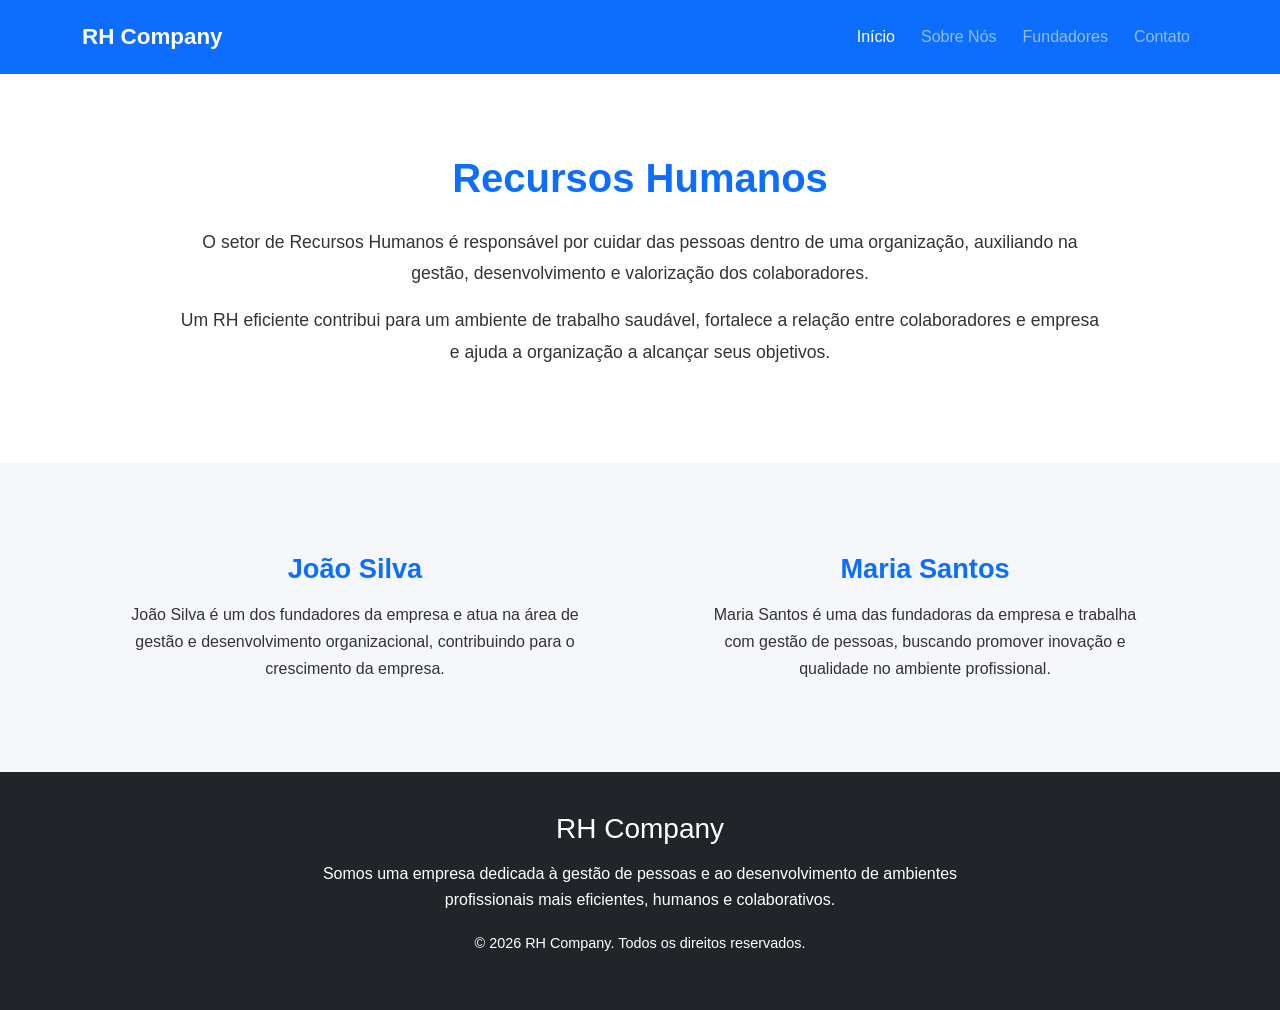
==== RH-NEXUS/index.html @ 6fb31cf7 "Implement code changes to enhance functionality and improve performance" ====
<!doctype html>
<html lang="pt-BR">
  <head>
    <meta charset="UTF-8" />
    <meta name="viewport" content="width=device-width, initial-scale=1.0" />

    <title>RH Company</title>

    <!-- Bootstrap 5 -->
    <link
      href="https://cdn.jsdelivr.net/npm/bootstrap@5.3.3/dist/css/bootstrap.min.css"
      rel="stylesheet"
    />

    <!-- CSS próprio -->
    <link rel="stylesheet" href="CSS/style.css" />
  </head>

  <body>
    <!-- Barra de navegação -->
    <header>
      <nav class="navbar navbar-expand-lg navbar-dark bg-primary">
        <div class="container">
          <a class="navbar-brand fw-bold" href="#"> RH Company </a>

          <button
            class="navbar-toggler"
            type="button"
            data-bs-toggle="collapse"
            data-bs-target="#menuNavegacao"
            aria-controls="menuNavegacao"
            aria-expanded="false"
            aria-label="Alternar navegação"
          >
            <span class="navbar-toggler-icon"></span>
          </button>

          <div class="collapse navbar-collapse" id="menuNavegacao">
            <ul class="navbar-nav ms-auto">
              <li class="nav-item">
                <a class="nav-link active" href="#inicio"> Início </a>
              </li>

              <li class="nav-item">
                <a class="nav-link" href="#sobre"> Sobre Nós </a>
              </li>

              <li class="nav-item">
                <a class="nav-link" href="#fundadores"> Fundadores </a>
              </li>

              <li class="nav-item">
                <a class="nav-link" href="#contato"> Contato </a>
              </li>
            </ul>
          </div>
        </div>
      </nav>
    </header>

    <!-- Conteúdo principal -->
    <main>
      <!-- Informações sobre RH -->
      <section id="inicio" class="secao-rh">
        <div class="container">
          <div class="row justify-content-center text-center">
            <div class="col-md-10">
              <h1 class="titulo-principal">Recursos Humanos</h1>

              <p class="texto-rh">
                O setor de Recursos Humanos é responsável por cuidar das pessoas
                dentro de uma organização, auxiliando na gestão, desenvolvimento
                e valorização dos colaboradores.
              </p>

              <p class="texto-rh">
                Um RH eficiente contribui para um ambiente de trabalho saudável,
                fortalece a relação entre colaboradores e empresa e ajuda a
                organização a alcançar seus objetivos.
              </p>
            </div>
          </div>
        </div>
      </section>

      <!-- Fundadores -->
      <section id="fundadores" class="secao-fundadores">
        <div class="container">
          <div class="row">
            <!-- Fundador 1 -->
            <div class="col-md-6 text-center">
              <div class="fundador">
                <h2 class="nome-fundador">João Silva</h2>

                <p class="descricao-fundador">
                  João Silva é um dos fundadores da empresa e atua na área de
                  gestão e desenvolvimento organizacional, contribuindo para o
                  crescimento da empresa.
                </p>
              </div>
            </div>

            <!-- Fundador 2 -->
            <div class="col-md-6 text-center">
              <div class="fundador">
                <h2 class="nome-fundador">Maria Santos</h2>

                <p class="descricao-fundador">
                  Maria Santos é uma das fundadoras da empresa e trabalha com
                  gestão de pessoas, buscando promover inovação e qualidade no
                  ambiente profissional.
                </p>
              </div>
            </div>
          </div>
        </div>
      </section>
    </main>

    <!-- Footer -->
    <footer id="contato" class="footer">
      <div class="container text-center">
        <h3>RH Company</h3>

        <p>
          Somos uma empresa dedicada à gestão de pessoas e ao desenvolvimento de
          ambientes profissionais mais eficientes, humanos e colaborativos.
        </p>

        <p class="copyright">
          &copy; 2026 RH Company. Todos os direitos reservados.
        </p>
      </div>
    </footer>
  </body>
</html>
---- RH-NEXUS/CSS/style.css ----
/* Configurações gerais */
body {
  margin: 0;
  padding: 0;
  font-family: Arial, Helvetica, sans-serif;
  background-color: #f5f7fa;
  color: #333;
}

/* Navbar */
.navbar {
  padding: 15px 0;
}

.navbar-brand {
  font-size: 1.4rem;
}

.nav-link {
  margin-left: 10px;
}

/* Seção principal */
.secao-rh {
  padding: 80px 0;
  background-color: #ffffff;
}

.titulo-principal {
  margin-bottom: 25px;
  font-weight: bold;
  color: #0d6efd;
}

.texto-rh {
  font-size: 1.1rem;
  line-height: 1.8;
  margin-bottom: 15px;
}

/* Seção dos fundadores */
.secao-fundadores {
  padding: 70px 0;
  background-color: #f5f7fa;
}

.fundador {
  padding: 20px;
}

.imagem-fundador {
  width: 300px;
  height: 300px;
  object-fit: cover;
  border-radius: 50%;
  margin-bottom: 25px;
}

.nome-fundador {
  font-size: 1.7rem;
  font-weight: bold;
  margin-bottom: 15px;
  color: #0d6efd;
}

.descricao-fundador {
  max-width: 450px;
  margin: 0 auto;
  line-height: 1.7;
}

/* Footer */
.footer {
  padding: 40px 0;
  background-color: #212529;
  color: #ffffff;
}

.footer h3 {
  margin-bottom: 15px;
}

.footer p {
  max-width: 700px;
  margin: 0 auto 15px;
  line-height: 1.6;
}

.copyright {
  font-size: 0.9rem;
  margin-top: 20px !important;
}

/* Ajustes para telas menores */
@media (max-width: 768px) {
  .secao-rh {
    padding: 50px 20px;
  }

  .secao-fundadores {
    padding: 40px 20px;
  }

  .fundador {
    margin-bottom: 30px;
  }

  .imagem-fundador {
    width: 220px;
    height: 220px;
  }

  .titulo-principal {
    font-size: 2rem;
  }

  .texto-rh {
    font-size: 1rem;
  }
}
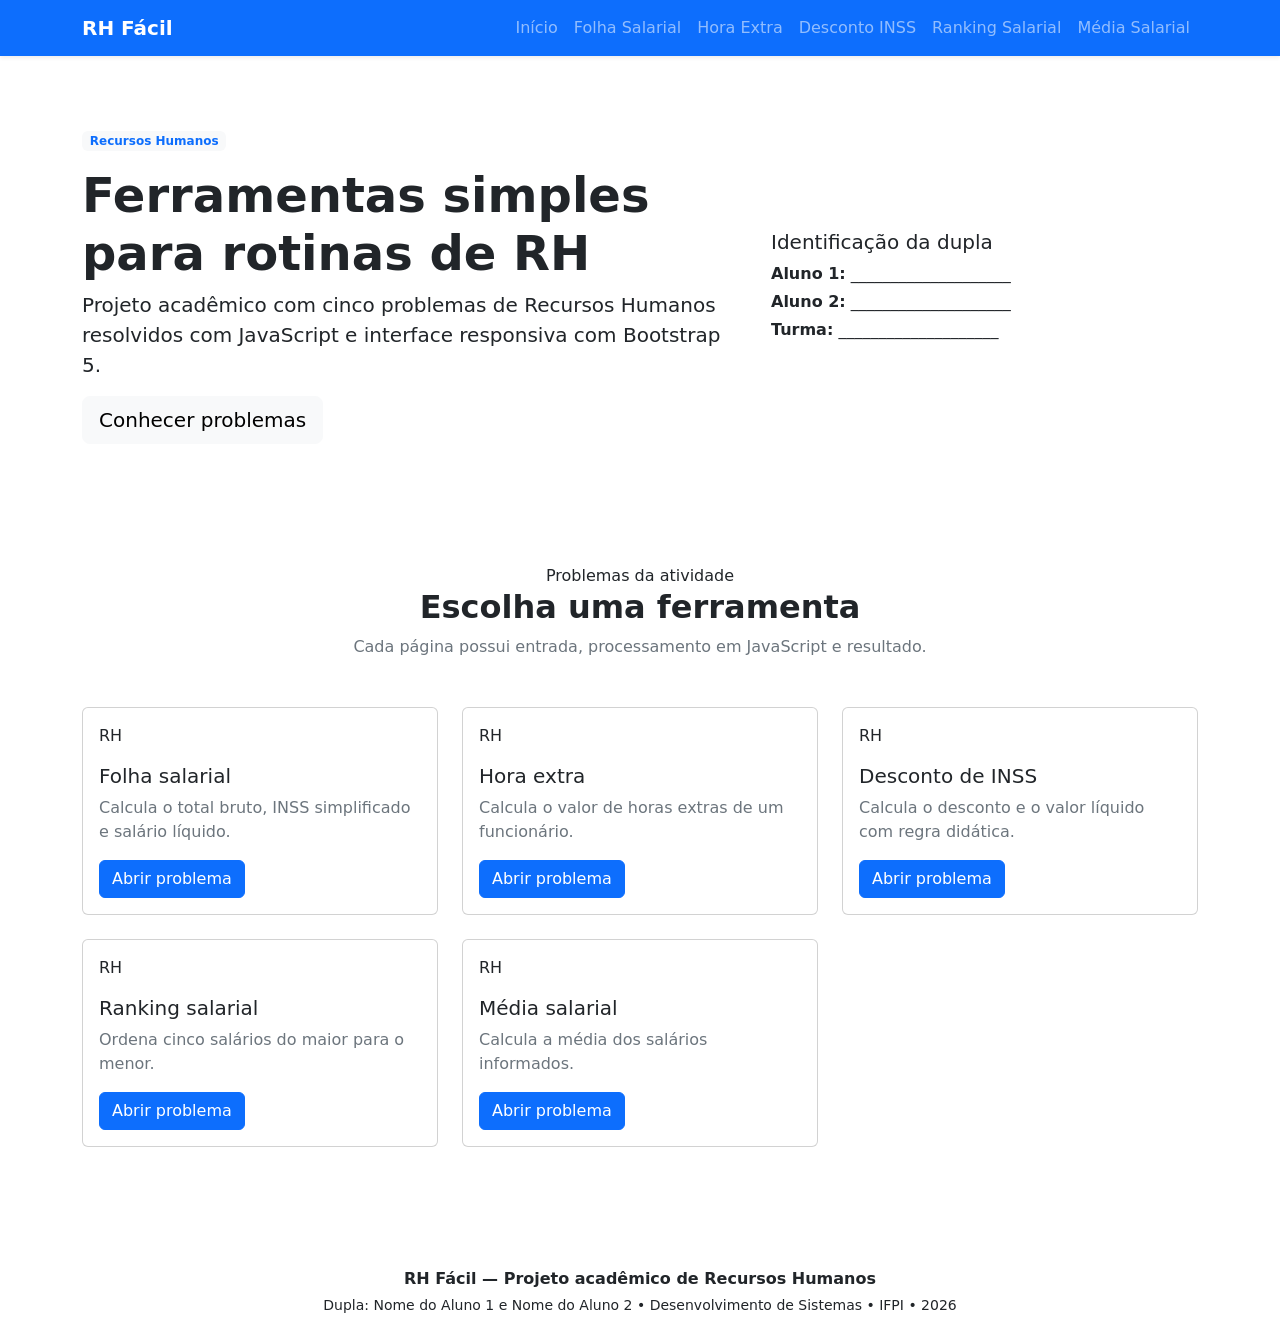
==== commit a3c039cf: "Implement code changes to enhance functionality and improve performance" ====
--- a/RH-NEXUS/index.html
+++ b/RH-NEXUS/index.html
@@ -1,136 +1,179 @@
 <!doctype html>
 <html lang="pt-BR">
   <head>
-    <meta charset="UTF-8" />
-    <meta name="viewport" content="width=device-width, initial-scale=1.0" />
-
-    <title>RH Company</title>
-
-    <!-- Bootstrap 5 -->
+    <meta charset="utf-8" />
+    <meta name="viewport" content="width=device-width, initial-scale=1" />
+    <meta name="description" content="Projeto acadêmico de Recursos Humanos" />
+    <title>RH Fácil | Início</title>
     <link
       href="https://cdn.jsdelivr.net/npm/bootstrap@5.3.3/dist/css/bootstrap.min.css"
       rel="stylesheet"
     />
-
-    <!-- CSS próprio -->
-    <link rel="stylesheet" href="CSS/style.css" />
+    <link rel="stylesheet" href="css/style.css" />
   </head>
-
   <body>
-    <!-- Barra de navegação -->
-    <header>
-      <nav class="navbar navbar-expand-lg navbar-dark bg-primary">
-        <div class="container">
-          <a class="navbar-brand fw-bold" href="#"> RH Company </a>
-
-          <button
-            class="navbar-toggler"
-            type="button"
-            data-bs-toggle="collapse"
-            data-bs-target="#menuNavegacao"
-            aria-controls="menuNavegacao"
-            aria-expanded="false"
-            aria-label="Alternar navegação"
-          >
-            <span class="navbar-toggler-icon"></span>
-          </button>
-
-          <div class="collapse navbar-collapse" id="menuNavegacao">
-            <ul class="navbar-nav ms-auto">
-              <li class="nav-item">
-                <a class="nav-link active" href="#inicio"> Início </a>
-              </li>
-
-              <li class="nav-item">
-                <a class="nav-link" href="#sobre"> Sobre Nós </a>
-              </li>
-
-              <li class="nav-item">
-                <a class="nav-link" href="#fundadores"> Fundadores </a>
-              </li>
-
-              <li class="nav-item">
-                <a class="nav-link" href="#contato"> Contato </a>
-              </li>
-            </ul>
+    <nav
+      class="navbar navbar-expand-lg navbar-dark bg-primary sticky-top shadow-sm"
+    >
+      <div class="container">
+        <a class="navbar-brand fw-bold" href="index.html">RH Fácil</a
+        ><button
+          class="navbar-toggler"
+          type="button"
+          data-bs-toggle="collapse"
+          data-bs-target="#menu"
+          aria-label="Abrir menu"
+        >
+          <span class="navbar-toggler-icon"></span>
+        </button>
+        <div class="collapse navbar-collapse" id="menu">
+          <ul class="navbar-nav ms-auto">
+            <li class="nav-item">
+              <a class="nav-link" href="index.html">Início</a>
+            </li>
+            <li class="nav-item">
+              <a class="nav-link" href="folha-salarial.html">Folha Salarial</a>
+            </li>
+            <li class="nav-item">
+              <a class="nav-link" href="hora-extra.html">Hora Extra</a>
+            </li>
+            <li class="nav-item">
+              <a class="nav-link" href="desconto-inss.html">Desconto INSS</a>
+            </li>
+            <li class="nav-item">
+              <a class="nav-link" href="ranking-salarial.html"
+                >Ranking Salarial</a
+              >
+            </li>
+            <li class="nav-item">
+              <a class="nav-link" href="media-salarial.html">Média Salarial</a>
+            </li>
+          </ul>
+        </div>
+      </div>
+    </nav>
+    <header class="hero-section py-5">
+      <div class="container py-4">
+        <div class="row align-items-center g-4">
+          <div class="col-lg-7">
+            <span class="badge bg-light text-primary mb-3"
+              >Recursos Humanos</span
+            >
+            <h1 class="display-5 fw-bold">
+              Ferramentas simples para rotinas de RH
+            </h1>
+            <p class="lead">
+              Projeto acadêmico com cinco problemas de Recursos Humanos
+              resolvidos com JavaScript e interface responsiva com Bootstrap 5.
+            </p>
+            <a href="#problemas" class="btn btn-light btn-lg"
+              >Conhecer problemas</a
+            >
           </div>
-        </div>
-      </nav>
-    </header>
-
-    <!-- Conteúdo principal -->
-    <main>
-      <!-- Informações sobre RH -->
-      <section id="inicio" class="secao-rh">
-        <div class="container">
-          <div class="row justify-content-center text-center">
-            <div class="col-md-10">
-              <h1 class="titulo-principal">Recursos Humanos</h1>
-
-              <p class="texto-rh">
-                O setor de Recursos Humanos é responsável por cuidar das pessoas
-                dentro de uma organização, auxiliando na gestão, desenvolvimento
-                e valorização dos colaboradores.
-              </p>
-
-              <p class="texto-rh">
-                Um RH eficiente contribui para um ambiente de trabalho saudável,
-                fortalece a relação entre colaboradores e empresa e ajuda a
-                organização a alcançar seus objetivos.
-              </p>
+          <div class="col-lg-5">
+            <div class="hero-card p-4">
+              <h2 class="h5">Identificação da dupla</h2>
+              <p class="mb-1"><strong>Aluno 1:</strong> ____________________</p>
+              <p class="mb-1"><strong>Aluno 2:</strong> ____________________</p>
+              <p class="mb-0"><strong>Turma:</strong> ____________________</p>
             </div>
           </div>
         </div>
-      </section>
-
-      <!-- Fundadores -->
-      <section id="fundadores" class="secao-fundadores">
-        <div class="container">
-          <div class="row">
-            <!-- Fundador 1 -->
-            <div class="col-md-6 text-center">
-              <div class="fundador">
-                <h2 class="nome-fundador">João Silva</h2>
-
-                <p class="descricao-fundador">
-                  João Silva é um dos fundadores da empresa e atua na área de
-                  gestão e desenvolvimento organizacional, contribuindo para o
-                  crescimento da empresa.
-                </p>
-              </div>
-            </div>
-
-            <!-- Fundador 2 -->
-            <div class="col-md-6 text-center">
-              <div class="fundador">
-                <h2 class="nome-fundador">Maria Santos</h2>
-
-                <p class="descricao-fundador">
-                  Maria Santos é uma das fundadoras da empresa e trabalha com
-                  gestão de pessoas, buscando promover inovação e qualidade no
-                  ambiente profissional.
-                </p>
-              </div>
+      </div>
+    </header>
+    <main id="problemas" class="container py-5">
+      <div class="text-center mb-5">
+        <span class="section-kicker">Problemas da atividade</span>
+        <h2 class="fw-bold">Escolha uma ferramenta</h2>
+        <p class="text-secondary">
+          Cada página possui entrada, processamento em JavaScript e resultado.
+        </p>
+      </div>
+      <div class="row g-4">
+        <div class="col-md-6 col-lg-4">
+          <div class="card h-100 problem-card">
+            <div class="card-body">
+              <div class="icon-box">RH</div>
+              <h3 class="h5 mt-3">Folha salarial</h3>
+              <p class="text-secondary">
+                Calcula o total bruto, INSS simplificado e salário líquido.
+              </p>
+              <a href="folha-salarial.html" class="btn btn-primary"
+                >Abrir problema</a
+              >
             </div>
           </div>
         </div>
-      </section>
+        <div class="col-md-6 col-lg-4">
+          <div class="card h-100 problem-card">
+            <div class="card-body">
+              <div class="icon-box">RH</div>
+              <h3 class="h5 mt-3">Hora extra</h3>
+              <p class="text-secondary">
+                Calcula o valor de horas extras de um funcionário.
+              </p>
+              <a href="hora-extra.html" class="btn btn-primary"
+                >Abrir problema</a
+              >
+            </div>
+          </div>
+        </div>
+        <div class="col-md-6 col-lg-4">
+          <div class="card h-100 problem-card">
+            <div class="card-body">
+              <div class="icon-box">RH</div>
+              <h3 class="h5 mt-3">Desconto de INSS</h3>
+              <p class="text-secondary">
+                Calcula o desconto e o valor líquido com regra didática.
+              </p>
+              <a href="desconto-inss.html" class="btn btn-primary"
+                >Abrir problema</a
+              >
+            </div>
+          </div>
+        </div>
+        <div class="col-md-6 col-lg-4">
+          <div class="card h-100 problem-card">
+            <div class="card-body">
+              <div class="icon-box">RH</div>
+              <h3 class="h5 mt-3">Ranking salarial</h3>
+              <p class="text-secondary">
+                Ordena cinco salários do maior para o menor.
+              </p>
+              <a href="ranking-salarial.html" class="btn btn-primary"
+                >Abrir problema</a
+              >
+            </div>
+          </div>
+        </div>
+        <div class="col-md-6 col-lg-4">
+          <div class="card h-100 problem-card">
+            <div class="card-body">
+              <div class="icon-box">RH</div>
+              <h3 class="h5 mt-3">Média salarial</h3>
+              <p class="text-secondary">
+                Calcula a média dos salários informados.
+              </p>
+              <a href="media-salarial.html" class="btn btn-primary"
+                >Abrir problema</a
+              >
+            </div>
+          </div>
+        </div>
+      </div>
     </main>
-
-    <!-- Footer -->
-    <footer id="contato" class="footer">
+    <footer class="footer mt-5 py-4">
       <div class="container text-center">
-        <h3>RH Company</h3>
-
-        <p>
-          Somos uma empresa dedicada à gestão de pessoas e ao desenvolvimento de
-          ambientes profissionais mais eficientes, humanos e colaborativos.
+        <p class="mb-1 fw-semibold">
+          RH Fácil — Projeto acadêmico de Recursos Humanos
         </p>
-
-        <p class="copyright">
-          &copy; 2026 RH Company. Todos os direitos reservados.
+        <p class="mb-0 small">
+          Dupla: Nome do Aluno 1 e Nome do Aluno 2 • Desenvolvimento de Sistemas
+          • IFPI • 2026
         </p>
       </div>
     </footer>
+    <script src="https://cdn.jsdelivr.net/npm/bootstrap@5.3.3/dist/js/bootstrap.bundle.min.js"></script>
+    <script src="js/main.js"></script>
   </body>
-</html>+</html>
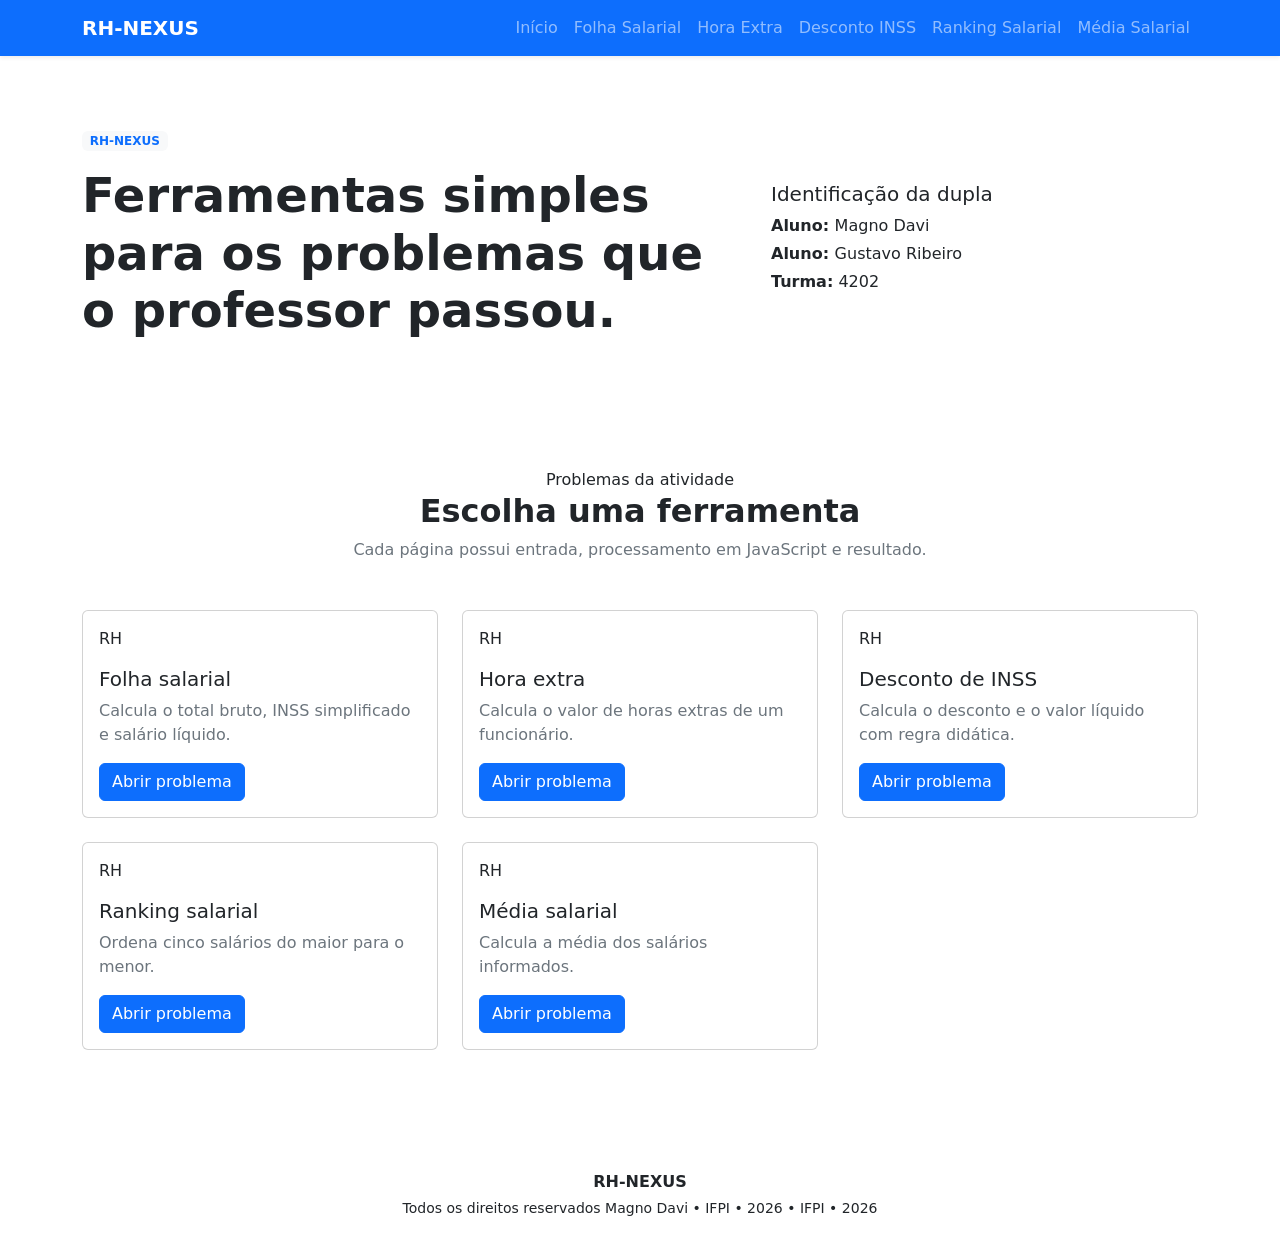
==== commit ed2ea5e9: "Update student information and footer content" ====
--- a/RH-NEXUS/index.html
+++ b/RH-NEXUS/index.html
@@ -4,7 +4,7 @@
     <meta charset="utf-8" />
     <meta name="viewport" content="width=device-width, initial-scale=1" />
     <meta name="description" content="Projeto acadêmico de Recursos Humanos" />
-    <title>RH Fácil | Início</title>
+    <title>RH-NEXUS | Início</title>
     <link
       href="https://cdn.jsdelivr.net/npm/bootstrap@5.3.3/dist/css/bootstrap.min.css"
       rel="stylesheet"
@@ -16,7 +16,7 @@
       class="navbar navbar-expand-lg navbar-dark bg-primary sticky-top shadow-sm"
     >
       <div class="container">
-        <a class="navbar-brand fw-bold" href="index.html">RH Fácil</a
+        <a class="navbar-brand fw-bold" href="index.html">RH-NEXUS</a
         ><button
           class="navbar-toggler"
           type="button"
@@ -32,21 +32,21 @@
               <a class="nav-link" href="index.html">Início</a>
             </li>
             <li class="nav-item">
-              <a class="nav-link" href="folha-salarial.html">Folha Salarial</a>
+              <a class="nav-link" href="folha_salarial.html">Folha Salarial</a>
             </li>
             <li class="nav-item">
-              <a class="nav-link" href="hora-extra.html">Hora Extra</a>
+              <a class="nav-link" href="hora_extra.html">Hora Extra</a>
             </li>
             <li class="nav-item">
-              <a class="nav-link" href="desconto-inss.html">Desconto INSS</a>
+              <a class="nav-link" href="descontoInss.html">Desconto INSS</a>
             </li>
             <li class="nav-item">
-              <a class="nav-link" href="ranking-salarial.html"
+              <a class="nav-link" href="rankingSalarial.html"
                 >Ranking Salarial</a
               >
             </li>
             <li class="nav-item">
-              <a class="nav-link" href="media-salarial.html">Média Salarial</a>
+              <a class="nav-link" href="mediaSalarial.html">Média Salarial</a>
             </li>
           </ul>
         </div>
@@ -57,25 +57,18 @@
         <div class="row align-items-center g-4">
           <div class="col-lg-7">
             <span class="badge bg-light text-primary mb-3"
-              >Recursos Humanos</span
+              >RH-NEXUS</span
             >
             <h1 class="display-5 fw-bold">
-              Ferramentas simples para rotinas de RH
+              Ferramentas simples para os problemas que o professor passou.
             </h1>
-            <p class="lead">
-              Projeto acadêmico com cinco problemas de Recursos Humanos
-              resolvidos com JavaScript e interface responsiva com Bootstrap 5.
-            </p>
-            <a href="#problemas" class="btn btn-light btn-lg"
-              >Conhecer problemas</a
-            >
           </div>
           <div class="col-lg-5">
             <div class="hero-card p-4">
               <h2 class="h5">Identificação da dupla</h2>
-              <p class="mb-1"><strong>Aluno 1:</strong> ____________________</p>
-              <p class="mb-1"><strong>Aluno 2:</strong> ____________________</p>
-              <p class="mb-0"><strong>Turma:</strong> ____________________</p>
+              <p class="mb-1"><strong>Aluno: </strong> Magno Davi</p>
+              <p class="mb-1"><strong>Aluno: </strong>Gustavo Ribeiro</p>
+              <p class="mb-0"><strong>Turma:</strong> 4202</p>
             </div>
           </div>
         </div>
@@ -98,7 +91,7 @@
               <p class="text-secondary">
                 Calcula o total bruto, INSS simplificado e salário líquido.
               </p>
-              <a href="folha-salarial.html" class="btn btn-primary"
+              <a href="folha_salarial.html" class="btn btn-primary"
                 >Abrir problema</a
               >
             </div>
@@ -112,7 +105,7 @@
               <p class="text-secondary">
                 Calcula o valor de horas extras de um funcionário.
               </p>
-              <a href="hora-extra.html" class="btn btn-primary"
+              <a href="hora_extra.html" class="btn btn-primary"
                 >Abrir problema</a
               >
             </div>
@@ -126,7 +119,7 @@
               <p class="text-secondary">
                 Calcula o desconto e o valor líquido com regra didática.
               </p>
-              <a href="desconto-inss.html" class="btn btn-primary"
+              <a href="descontoInss.html" class="btn btn-primary"
                 >Abrir problema</a
               >
             </div>
@@ -140,7 +133,7 @@
               <p class="text-secondary">
                 Ordena cinco salários do maior para o menor.
               </p>
-              <a href="ranking-salarial.html" class="btn btn-primary"
+              <a href="rankingSalarial.html" class="btn btn-primary"
                 >Abrir problema</a
               >
             </div>
@@ -154,7 +147,7 @@
               <p class="text-secondary">
                 Calcula a média dos salários informados.
               </p>
-              <a href="media-salarial.html" class="btn btn-primary"
+              <a href="mediaSalarial.html" class="btn btn-primary"
                 >Abrir problema</a
               >
             </div>
@@ -165,15 +158,15 @@
     <footer class="footer mt-5 py-4">
       <div class="container text-center">
         <p class="mb-1 fw-semibold">
-          RH Fácil — Projeto acadêmico de Recursos Humanos
+          RH-NEXUS
         </p>
         <p class="mb-0 small">
-          Dupla: Nome do Aluno 1 e Nome do Aluno 2 • Desenvolvimento de Sistemas
+          Todos os direitos reservados Magno Davi • IFPI • 2026
           • IFPI • 2026
         </p>
       </div>
     </footer>
     <script src="https://cdn.jsdelivr.net/npm/bootstrap@5.3.3/dist/js/bootstrap.bundle.min.js"></script>
-    <script src="js/main.js"></script>
+    <script src="JS/main.js"></script>
   </body>
 </html>
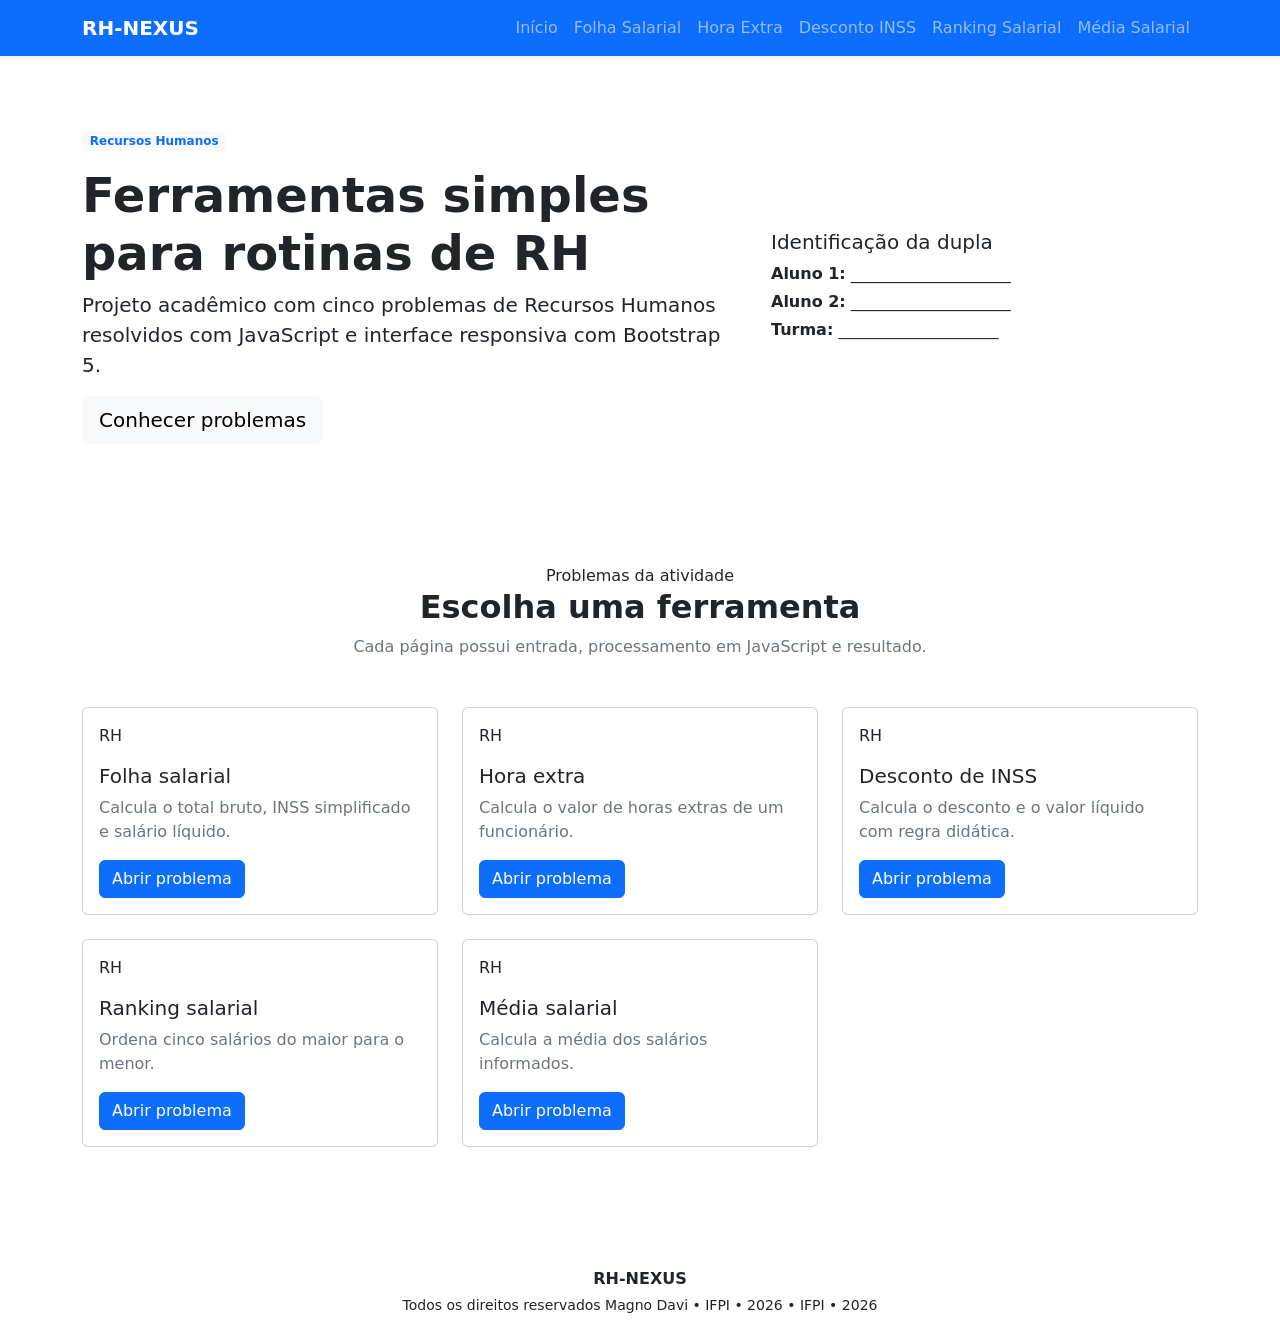
==== commit 6c0f3f12: "Rename project to RH-NEXUS across all files" ====
--- a/RH-NEXUS/index.html
+++ b/RH-NEXUS/index.html
@@ -57,18 +57,25 @@
         <div class="row align-items-center g-4">
           <div class="col-lg-7">
             <span class="badge bg-light text-primary mb-3"
-              >RH-NEXUS</span
+              >Recursos Humanos</span
             >
             <h1 class="display-5 fw-bold">
-              Ferramentas simples para os problemas que o professor passou.
+              Ferramentas simples para rotinas de RH
             </h1>
+            <p class="lead">
+              Projeto acadêmico com cinco problemas de Recursos Humanos
+              resolvidos com JavaScript e interface responsiva com Bootstrap 5.
+            </p>
+            <a href="#problemas" class="btn btn-light btn-lg"
+              >Conhecer problemas</a
+            >
           </div>
           <div class="col-lg-5">
             <div class="hero-card p-4">
               <h2 class="h5">Identificação da dupla</h2>
-              <p class="mb-1"><strong>Aluno: </strong> Magno Davi</p>
-              <p class="mb-1"><strong>Aluno: </strong>Gustavo Ribeiro</p>
-              <p class="mb-0"><strong>Turma:</strong> 4202</p>
+              <p class="mb-1"><strong>Aluno 1:</strong> ____________________</p>
+              <p class="mb-1"><strong>Aluno 2:</strong> ____________________</p>
+              <p class="mb-0"><strong>Turma:</strong> ____________________</p>
             </div>
           </div>
         </div>
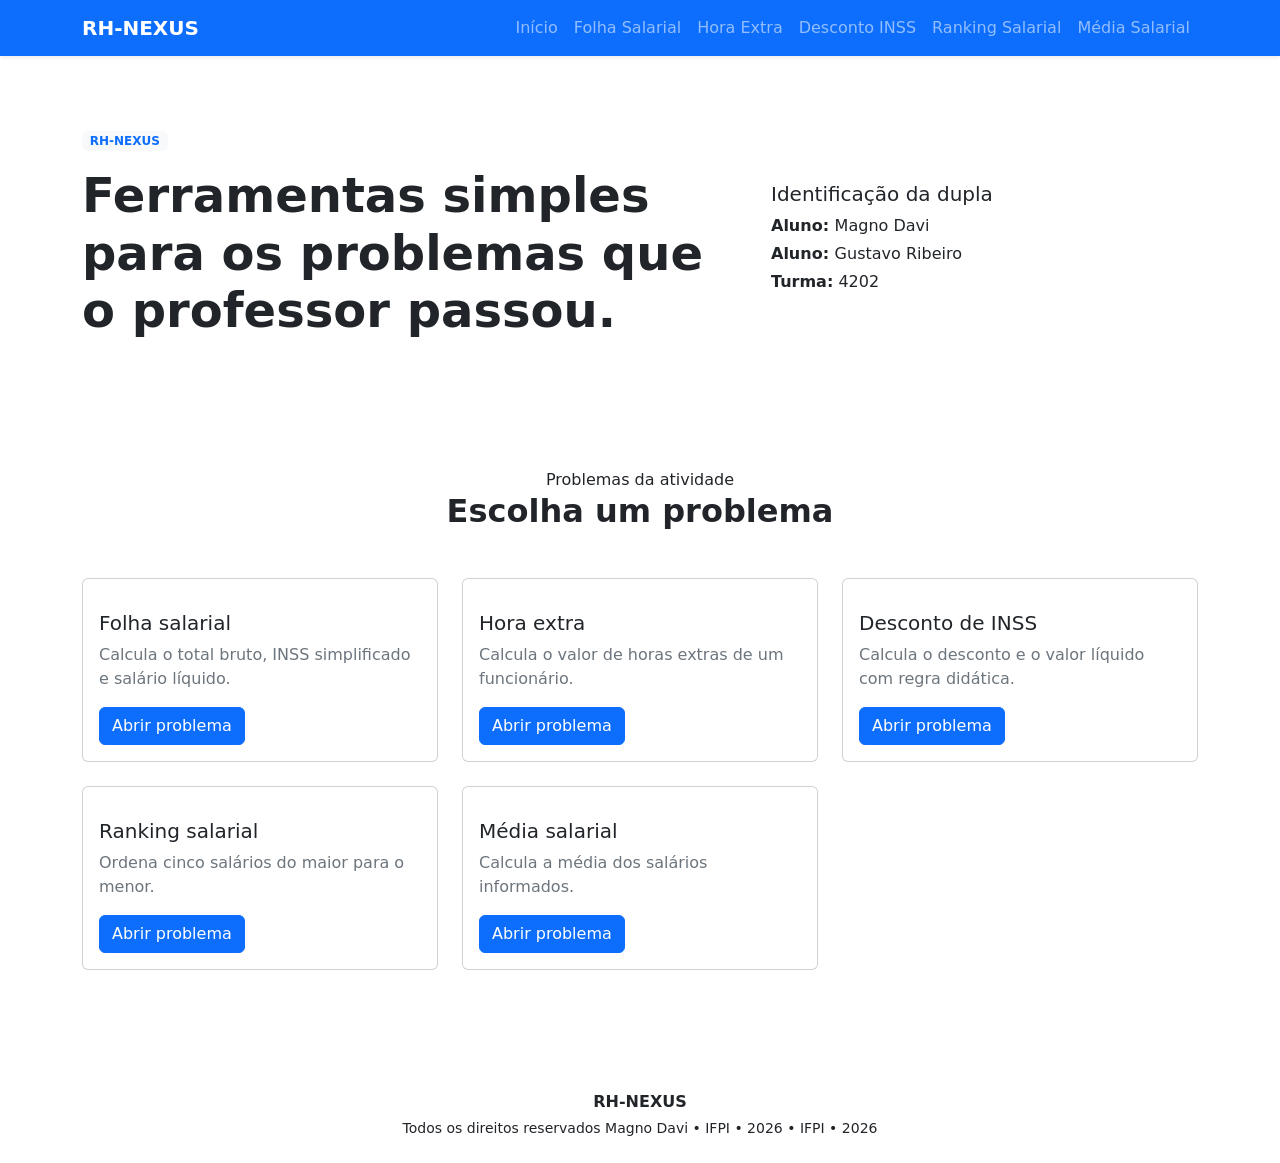
==== commit e6dff1f6: "Refactor home page UI and text content" ====
--- a/RH-NEXUS/index.html
+++ b/RH-NEXUS/index.html
@@ -57,25 +57,18 @@
         <div class="row align-items-center g-4">
           <div class="col-lg-7">
             <span class="badge bg-light text-primary mb-3"
-              >Recursos Humanos</span
+              >RH-NEXUS</span
             >
             <h1 class="display-5 fw-bold">
-              Ferramentas simples para rotinas de RH
+              Ferramentas simples para os problemas que o professor passou.
             </h1>
-            <p class="lead">
-              Projeto acadêmico com cinco problemas de Recursos Humanos
-              resolvidos com JavaScript e interface responsiva com Bootstrap 5.
-            </p>
-            <a href="#problemas" class="btn btn-light btn-lg"
-              >Conhecer problemas</a
-            >
           </div>
           <div class="col-lg-5">
             <div class="hero-card p-4">
               <h2 class="h5">Identificação da dupla</h2>
-              <p class="mb-1"><strong>Aluno 1:</strong> ____________________</p>
-              <p class="mb-1"><strong>Aluno 2:</strong> ____________________</p>
-              <p class="mb-0"><strong>Turma:</strong> ____________________</p>
+              <p class="mb-1"><strong>Aluno: </strong> Magno Davi</p>
+              <p class="mb-1"><strong>Aluno: </strong>Gustavo Ribeiro</p>
+              <p class="mb-0"><strong>Turma:</strong> 4202</p>
             </div>
           </div>
         </div>
@@ -84,16 +77,14 @@
     <main id="problemas" class="container py-5">
       <div class="text-center mb-5">
         <span class="section-kicker">Problemas da atividade</span>
-        <h2 class="fw-bold">Escolha uma ferramenta</h2>
+        <h2 class="fw-bold">Escolha um problema</h2>
         <p class="text-secondary">
-          Cada página possui entrada, processamento em JavaScript e resultado.
         </p>
       </div>
       <div class="row g-4">
         <div class="col-md-6 col-lg-4">
           <div class="card h-100 problem-card">
             <div class="card-body">
-              <div class="icon-box">RH</div>
               <h3 class="h5 mt-3">Folha salarial</h3>
               <p class="text-secondary">
                 Calcula o total bruto, INSS simplificado e salário líquido.
@@ -107,7 +98,6 @@
         <div class="col-md-6 col-lg-4">
           <div class="card h-100 problem-card">
             <div class="card-body">
-              <div class="icon-box">RH</div>
               <h3 class="h5 mt-3">Hora extra</h3>
               <p class="text-secondary">
                 Calcula o valor de horas extras de um funcionário.
@@ -121,7 +111,6 @@
         <div class="col-md-6 col-lg-4">
           <div class="card h-100 problem-card">
             <div class="card-body">
-              <div class="icon-box">RH</div>
               <h3 class="h5 mt-3">Desconto de INSS</h3>
               <p class="text-secondary">
                 Calcula o desconto e o valor líquido com regra didática.
@@ -135,7 +124,6 @@
         <div class="col-md-6 col-lg-4">
           <div class="card h-100 problem-card">
             <div class="card-body">
-              <div class="icon-box">RH</div>
               <h3 class="h5 mt-3">Ranking salarial</h3>
               <p class="text-secondary">
                 Ordena cinco salários do maior para o menor.
@@ -149,7 +137,6 @@
         <div class="col-md-6 col-lg-4">
           <div class="card h-100 problem-card">
             <div class="card-body">
-              <div class="icon-box">RH</div>
               <h3 class="h5 mt-3">Média salarial</h3>
               <p class="text-secondary">
                 Calcula a média dos salários informados.
